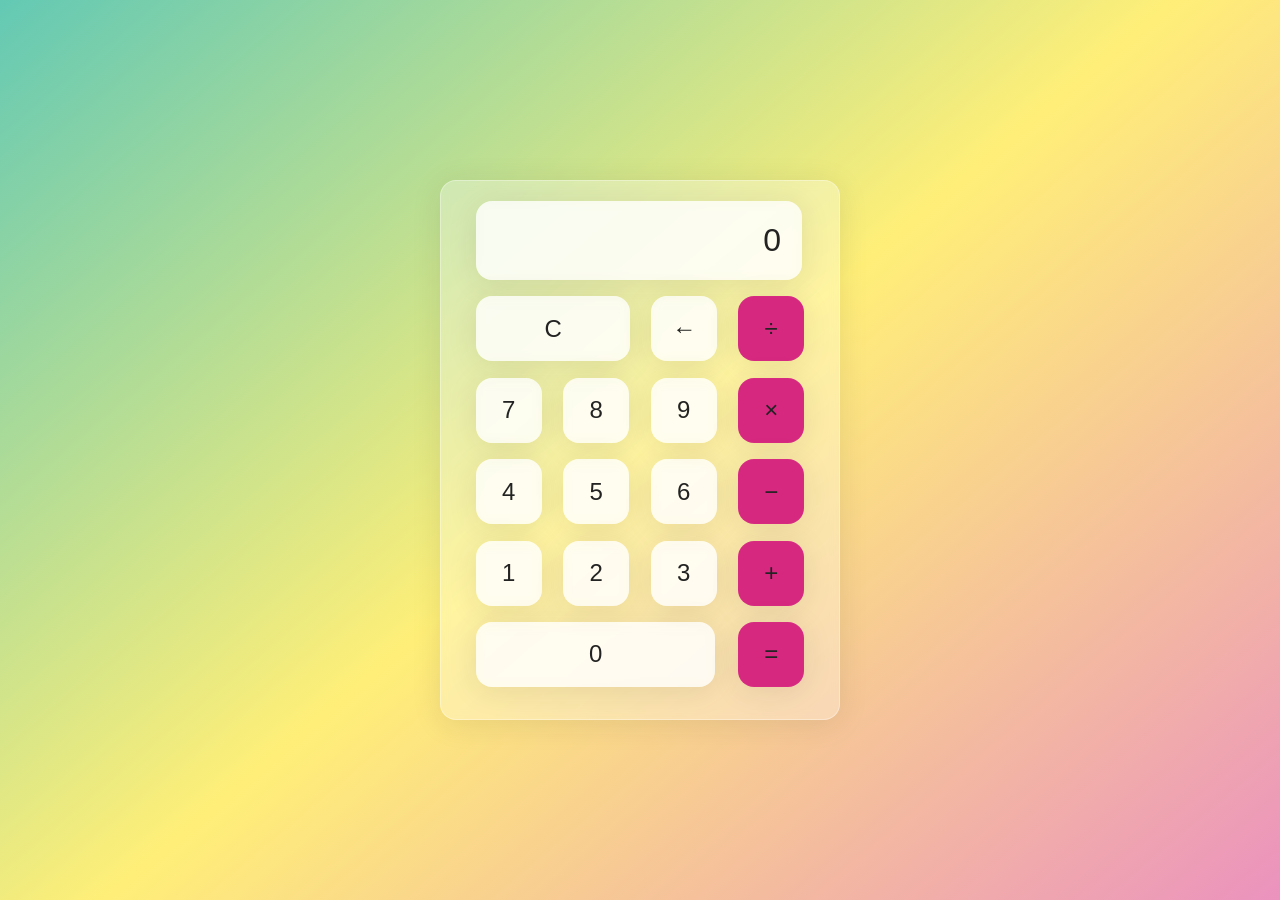
==== index.html @ 4de11880 "Rename Calculator.html to index.html" ====
<!DOCTYPE html>
<html lang="en">
<head>
    <meta charset="UTF-8">
    <meta http-equiv="X-UA-Compatible" content="IE=edge">
    <meta name="viewport" content="width=device-width, initial-scale=1.0">
    <link rel="stylesheet" href="style.css">
    <link rel="icon" href="https://static.vecteezy.com/system/resources/previews/004/229/128/original/calculator-icon-logo-free-vector.jpg" type="image/x-icon" />
    <title>Calculator</title>
</head>
<body>
    <div class="wrapper">
        <section class="screen">
            0
        </section>
        <section class="calc-buttons">
            <div class="calc-button-row">
                <button class="calc-button double">
                    C
                </button>
                <button class="calc-button">
                    &larr;
                </button>
                <button class="calc-button">
                    &divide;
                </button>
            </div>
            <div class="calc-button-row">
                <button class="calc-button">
                    7
                </button>
                <button class="calc-button">
                    8
                </button>
                <button class="calc-button">
                    9
                </button>
                <button class="calc-button">
                    &times;
                </button>
            </div>
            <div class="calc-button-row">
                <button class="calc-button">
                    4
                </button>
                <button class="calc-button">
                    5
                </button>
                <button class="calc-button">
                    6
                </button>
                <button class="calc-button">
                    &minus;
                </button>
            </div>
            <div class="calc-button-row">
                <button class="calc-button">
                    1
                </button>
                <button class="calc-button">
                    2
                </button>
                <button class="calc-button">
                    3
                </button>
                <button class="calc-button">
                    &plus;
                </button>
            </div>
            <div class="calc-button-row">
                <button class="calc-button triple">
                    0
                </button>
                <button class="calc-button">
                    &equals;
                </button>
            </div>
        </section>
    </div>
    <script src="script.js"></script>
</body>
</html>
---- style.css ----
*,*::before,*::after{
    box-sizing: inherit;
    margin: 0;
    padding: 0;
}
html{
    box-sizing: border-box;
    height: 100%;
}
body{
    align-items: center;
    background: linear-gradient(320deg, #eb92be, #ffef78, #63c9b4);
    display: flex;
    font-family: 'Dosis', sans-serif;
    font-display: swap;
    height: inherit;
    justify-content: center;
}
.wrapper{
    border: 1px solid rgba(255, 255, 255, 0.01);
    border-radius: 16px;
    box-shadow: 0 4px 30px rgba(35, 35, 35, 0.1);
    color: #232323;
    backdrop-filter: blur(4px);
    -webkit-backdrop-filter: blur(4px);
    background: rgba(255, 255, 255, 0.3);
    border: 1px solid rgba(255, 255, 255, 0.34);
    flex-basis: 400px;
    height: 540px;
    padding: 20px 35px;
}
.screen{
    backdrop-filter: blur(5.5px);
    -webkit-backdrop-filter: blur(5.5px);
    background: rgba(255, 255, 255, 0.75);
    border: 1px solid rgba(255, 255, 255, 0.01);
    border-radius: 16px;
    box-shadow: 0 4px 30px rgba(35, 35, 35, 0.1);
    color: #232323;
    font-size: 32px;
    overflow: auto;
    padding: 20px;
    text-align: right;
    width: 326px;
}
.calc-button-row{
    display: flex;
    justify-content: space-between;
    margin: 5% 0;
}
.calc-button{
    backdrop-filter: blur(5.5px);
    -webkit-backdrop-filter: blur(5.5px);
    background: rgba(255, 255, 255, 0.75);
    border: 1px solid rgba(255, 255, 255, 0.01);
    border-radius: 16px;
    box-shadow: 0 4px 30px rgba(35, 35, 35, 0.1);
    color: #232323;
    flex-basis: 20%;
    font-family: inherit;
    font-size: 24px;
    height: 65px;
}
.calc-button:last-child{
    backdrop-filter: blur(5.5px);
    -webkit-backdrop-filter: blur(5.5px);
    background: rgba(255, 255, 255, 0.75);
    border: 1px solid rgba(255, 255, 255, 0.01);
    border-radius: 16px;
    box-shadow: 0 4px 30px rgba(35, 35, 35, 0.1);
    color: #232323;
    background: #d72880;
} 
.calc-button:last-child:hover{
    background-color: inherit;
    color: inherit;
}
.calc-button:hover{
    background-color: inherit;
}
.calc-button:active{
    background-color: #ffef78;
}
.double{
    flex-basis: 47%;
}
.triple{
    flex-basis: 73%;
}
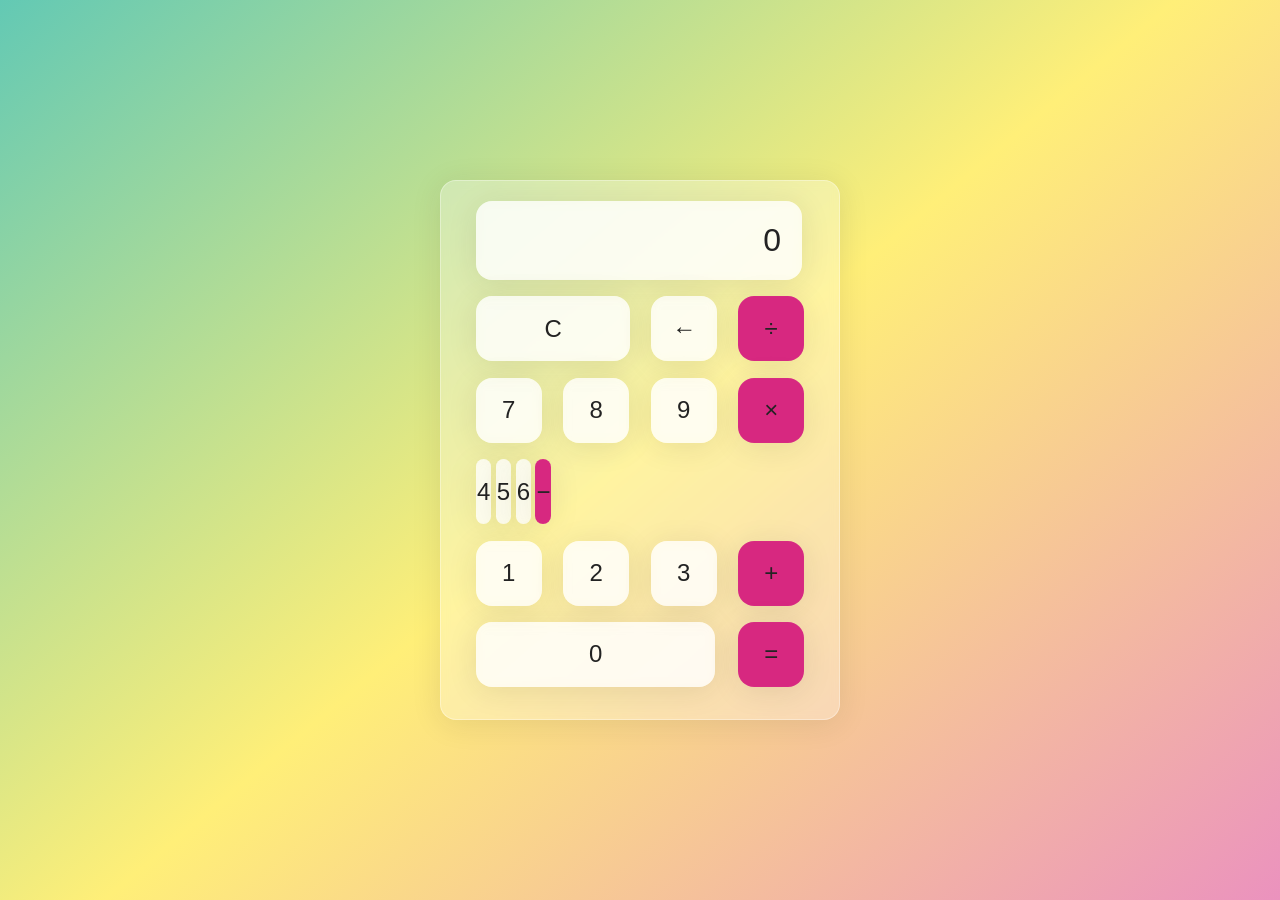
==== commit e8b489a1: "Calculator" ====
--- a/index.html
+++ b/index.html
@@ -39,7 +39,7 @@
                     &times;
                 </button>
             </div>
-            <div class="calc-button-row">
+            <div cla-butss="calcton-row">
                 <button class="calc-button">
                     4
                 </button>
@@ -79,4 +79,4 @@
     </div>
     <script src="script.js"></script>
 </body>
-</html>
+</html>
